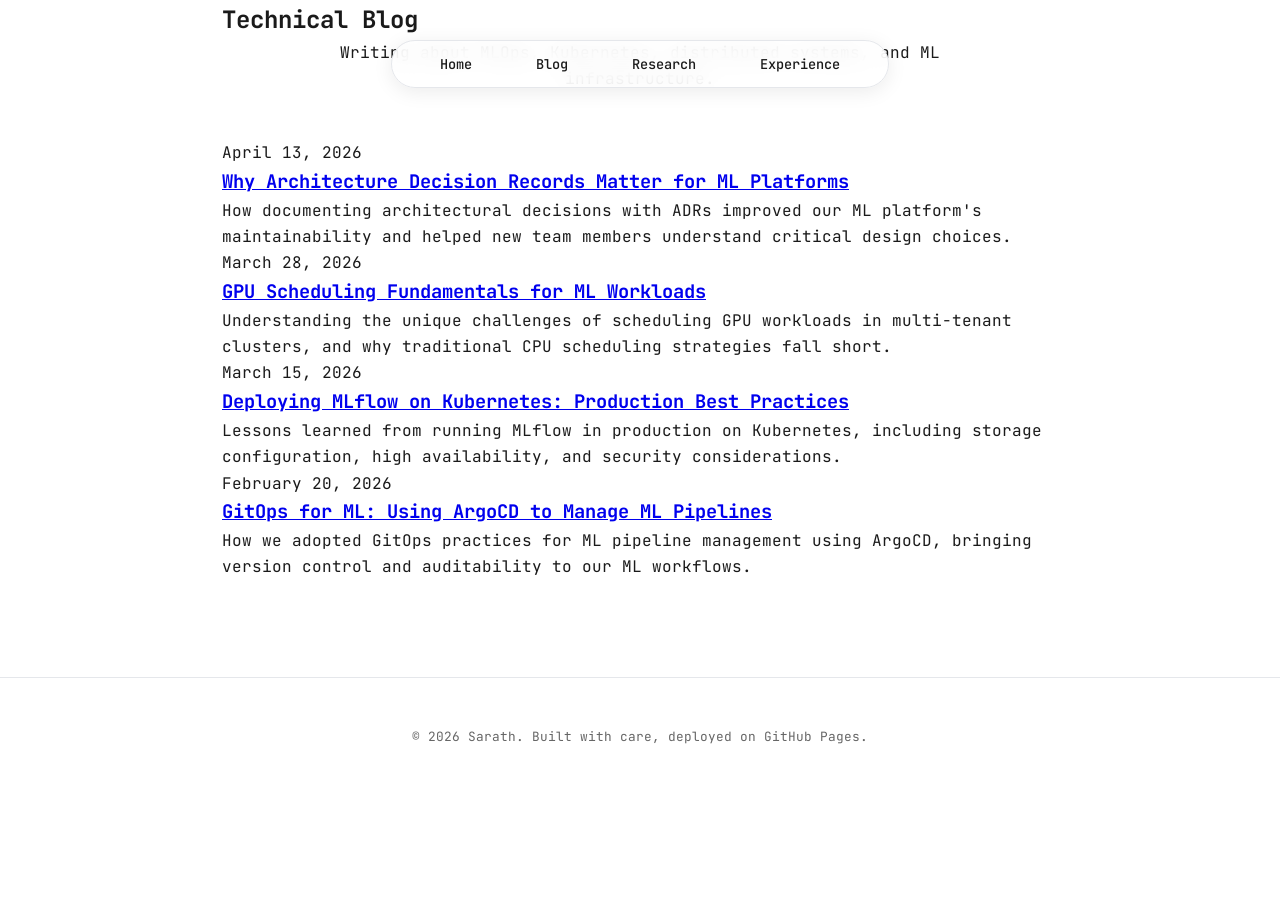
==== blog/index.html @ ea54d972 "Initial commit: Personal website with blog, research, and work sections" ====
<!DOCTYPE html>
<html lang="en">
<head>
    <meta charset="UTF-8">
    <meta name="viewport" content="width=device-width, initial-scale=1.0">
    <title>Blog - Sarath</title>
    <link rel="stylesheet" href="../assets/css/style.css">
</head>
<body>
    <nav class="pill-nav">
        <ul>
            <li><a href="../index.html#home">Home</a></li>
            <li><a href="index.html">Blog</a></li>
            <li><a href="../research/publications.html">Research</a></li>
            <li><a href="../work/experience.html">Experience</a></li>
        </ul>
    </nav>

    <section class="section">
        <div class="container">
            <h2>Technical Blog</h2>
            <p style="text-align: center; color: var(--text-light); max-width: 700px; margin: 0 auto 3rem;">
                Writing about MLOps, Kubernetes, distributed systems, and ML infrastructure.
            </p>

            <div class="posts-list">
                <!-- Example blog posts - replace with your actual posts -->
                <article class="post-preview">
                    <div class="post-meta">April 13, 2026</div>
                    <h3><a href="posts/ml-platform-adrs.html">Why Architecture Decision Records Matter for ML Platforms</a></h3>
                    <p>
                        How documenting architectural decisions with ADRs improved our ML platform's 
                        maintainability and helped new team members understand critical design choices.
                    </p>
                </article>

                <article class="post-preview">
                    <div class="post-meta">March 28, 2026</div>
                    <h3><a href="posts/gpu-scheduling-basics.html">GPU Scheduling Fundamentals for ML Workloads</a></h3>
                    <p>
                        Understanding the unique challenges of scheduling GPU workloads in multi-tenant 
                        clusters, and why traditional CPU scheduling strategies fall short.
                    </p>
                </article>

                <article class="post-preview">
                    <div class="post-meta">March 15, 2026</div>
                    <h3><a href="posts/kubernetes-mlflow.html">Deploying MLflow on Kubernetes: Production Best Practices</a></h3>
                    <p>
                        Lessons learned from running MLflow in production on Kubernetes, including 
                        storage configuration, high availability, and security considerations.
                    </p>
                </article>

                <article class="post-preview">
                    <div class="post-meta">February 20, 2026</div>
                    <h3><a href="posts/argocd-ml-pipelines.html">GitOps for ML: Using ArgoCD to Manage ML Pipelines</a></h3>
                    <p>
                        How we adopted GitOps practices for ML pipeline management using ArgoCD, 
                        bringing version control and auditability to our ML workflows.
                    </p>
                </article>
            </div>
        </div>
    </section>

    <footer class="footer">
        <div class="container">
            <p>&copy; 2026 Sarath. Built with care, deployed on GitHub Pages.</p>
        </div>
    </footer>
</body>
</html>
---- assets/css/style.css ----
/* Clean Minimalist Mono Design */
@import url('https://fonts.googleapis.com/css2?family=JetBrains+Mono:wght@300;400;500;600;700;800&display=swap');

:root {
    --bg: #ffffff;
    --text: #1a1a1a;
    --text-muted: #666666;
    --accent: #2563eb;
    --glass: rgba(255, 255, 255, 0.85);
    --border: #e5e7eb;
    --card-bg: #ffffff;
}

/* Auto Dark Mode */
@media (prefers-color-scheme: dark) {
    :root {
        --bg: #0a0a0a;
        --text: #eeeeee;
        --text-muted: #a0a0a0;
        --accent: #60a5fa;
        --glass: rgba(10, 10, 10, 0.85);
        --border: #2a2a2a;
        --card-bg: #141414;
    }
}

* {
    margin: 0;
    padding: 0;
    box-sizing: border-box;
}

html {
    scroll-behavior: smooth;
}

body {
    background-color: var(--bg);
    color: var(--text);
    font-family: 'JetBrains Mono', monospace;
    line-height: 1.65;
    transition: background 0.3s ease;
}

.container {
    max-width: 900px;
    margin: 0 auto;
    padding: 0 2rem;
}

/* Status Bar */
.status-bar {
    font-size: 0.7rem;
    padding: 10px;
    text-align: center;
    border-bottom: 1px solid var(--border);
    background: var(--bg);
    letter-spacing: 0.05em;
    font-weight: 400;
}

.status-dot {
    height: 6px;
    width: 6px;
    background-color: #10b981;
    border-radius: 50%;
    display: inline-block;
    margin-right: 8px;
    box-shadow: 0 0 10px #10b981;
    animation: pulse 2s infinite;
}

@keyframes pulse {
    0%, 100% { opacity: 1; }
    50% { opacity: 0.5; }
}

/* Pill Navigation */
.pill-nav {
    position: fixed;
    top: 2.5rem;
    left: 50%;
    transform: translateX(-50%);
    z-index: 1000;
    background: var(--glass);
    backdrop-filter: blur(12px);
    -webkit-backdrop-filter: blur(12px);
    border: 1px solid var(--border);
    padding: 0.6rem 2rem;
    border-radius: 50px;
    box-shadow: 0 4px 20px rgba(0, 0, 0, 0.08);
}

.pill-nav ul {
    display: flex;
    list-style: none;
    gap: 2rem;
    margin: 0;
    padding: 0;
    align-items: center;
}

.pill-nav a {
    text-decoration: none;
    color: var(--text);
    font-size: 0.85rem;
    font-weight: 500;
    transition: all 0.2s ease;
    padding: 0.5rem 1rem;
    border-radius: 20px;
}

.pill-nav a:hover {
    color: var(--accent);
    background: rgba(37, 99, 235, 0.08);
}

/* Hero Section */
.hero {
    padding: 12rem 0 6rem;
}

.hero-layout {
    display: flex;
    align-items: flex-start;
    gap: 3rem;
}

.hero-content {
    flex: 1;
}

.mono-tag {
    color: var(--text-muted);
    font-weight: 500;
    font-size: 0.95rem;
    margin-bottom: 1.5rem;
    display: block;
}

.hero h1 {
    font-size: 2.5rem;
    margin-bottom: 0.5rem;
    font-weight: 700;
    letter-spacing: -1px;
    line-height: 1.1;
}

.bio {
    font-size: 1rem;
    line-height: 1.7;
    color: var(--text-muted);
    margin-bottom: 2rem;
}

.hero-actions {
    display: flex;
    gap: 1rem;
    flex-wrap: wrap;
}

.link-btn {
    display: inline-block;
    padding: 0.7rem 1.5rem;
    text-decoration: none;
    color: var(--text);
    border: 1px solid var(--border);
    border-radius: 8px;
    font-size: 0.85rem;
    font-weight: 500;
    transition: all 0.2s ease;
}

.link-btn:hover {
    border-color: var(--accent);
    color: var(--accent);
    transform: translateY(-2px);
}

/* Profile Picture */
.profile-container {
    flex: 0 0 200px;
}

.profile-frame {
    width: 200px;
    height: 200px;
    border-radius: 12px;
    overflow: hidden;
    border: 1px solid var(--border);
    transition: transform 0.4s ease;
}

.profile-frame:hover {
    transform: scale(1.02);
}

.profile-img {
    width: 100%;
    height: 100%;
    object-fit: cover;
}

/* Grid Sections */
.grid-section {
    margin: 6rem 0;
}

.section-title {
    font-size: 0.85rem;
    margin-bottom: 2rem;
    color: var(--text-muted);
    letter-spacing: 0.1em;
    font-weight: 600;
}

.grid {
    display: grid;
    grid-template-columns: repeat(2, 1fr);
    gap: 1.5rem;
}

.card {
    background: var(--card-bg);
    padding: 1.75rem;
    border: 1px solid var(--border);
    border-radius: 16px;
    transition: all 0.3s ease;
}

.card:hover {
    border-color: var(--accent);
    transform: translateY(-4px);
    box-shadow: 0 8px 24px rgba(0, 0, 0, 0.08);
}

.card-header {
    display: flex;
    justify-content: space-between;
    align-items: center;
    margin-bottom: 1rem;
}

.tag {
    font-size: 0.7rem;
    color: var(--accent);
    border: 1px solid var(--accent);
    padding: 3px 8px;
    border-radius: 6px;
    font-weight: 600;
    letter-spacing: 0.05em;
}

.date {
    font-size: 0.75rem;
    color: var(--text-muted);
}

.card h4 {
    margin-bottom: 0.75rem;
    font-size: 1.1rem;
    font-weight: 600;
}

.card p {
    font-size: 0.9rem;
    color: var(--text-muted);
    line-height: 1.6;
}

.wide-card {
    grid-column: 1 / -1;
}

.text-link {
    color: var(--accent);
    text-decoration: none;
    font-size: 0.9rem;
    font-weight: 500;
    display: inline-block;
    margin-top: 0.5rem;
}

.text-link:hover {
    text-decoration: underline;
}

/* Footer */
.footer {
    padding: 3rem 0;
    border-top: 1px solid var(--border);
    margin-top: 6rem;
    text-align: center;
}

.footer p {
    font-size: 0.8rem;
    color: var(--text-muted);
}

/* Animations */
@keyframes fadeInUp {
    from {
        opacity: 0;
        transform: translateY(20px);
    }
    to {
        opacity: 1;
        transform: translateY(0);
    }
}

.fade-in {
    animation: fadeInUp 0.8s ease forwards;
}

/* Responsive */
@media (max-width: 768px) {
    .hero {
        padding: 10rem 0 4rem;
    }
    
    .hero-layout {
        flex-direction: column;
        gap: 2rem;
    }
    
    .hero h1 {
        font-size: 2rem;
    }
    
    .bio {
        max-width: 100%;
    }
    
    .hero-actions {
        justify-content: flex-start;
    }
    
    .profile-container {
        width: 100%;
        flex: none;
    }
    
    .profile-frame {
        width: 160px;
        height: 160px;
    }
    
    .grid {
        grid-template-columns: 1fr;
    }
    
    .pill-nav {
        width: 90%;
        padding: 0.5rem 1rem;
    }
    
    .pill-nav ul {
        gap: 0.8rem;
        justify-content: space-around;
    }
    
    .pill-nav a {
        font-size: 0.75rem;
        padding: 0.4rem 0.6rem;
    }
    
    .status-bar {
        font-size: 0.65rem;
    }
}
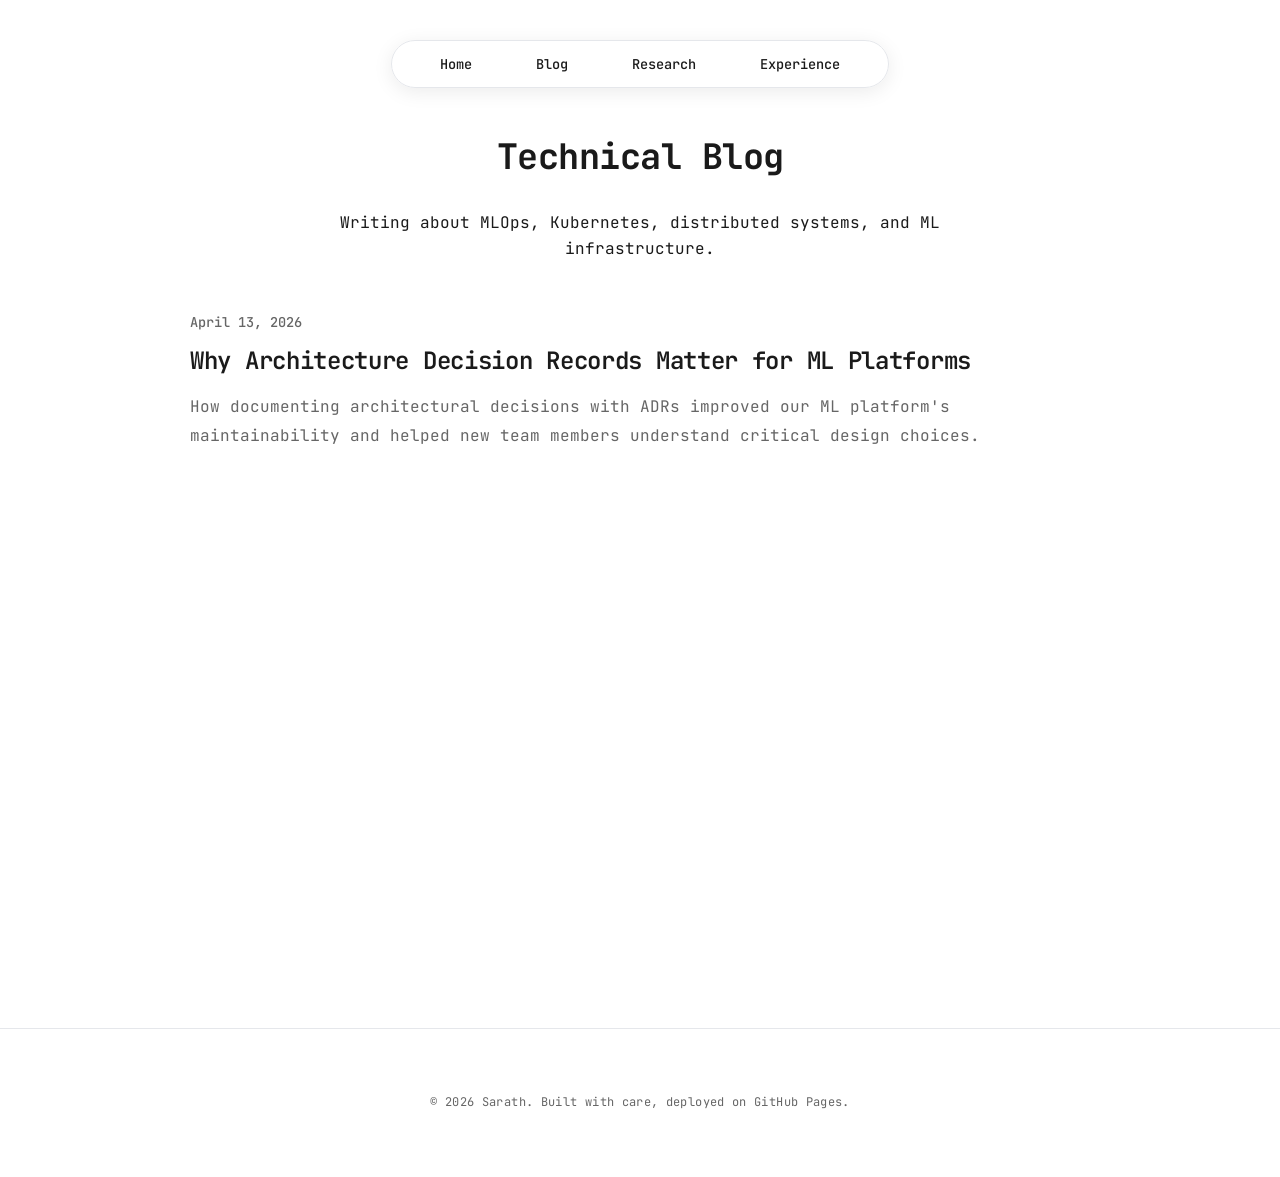
==== commit 285e1c62: "Add markdown-based blog pipeline - GH Actions builds blog/posts/*.md → HTML on every push to main - " ====
--- a/blog/index.html
+++ b/blog/index.html
@@ -24,40 +24,11 @@
             </p>
 
             <div class="posts-list">
-                <!-- Example blog posts - replace with your actual posts -->
                 <article class="post-preview">
                     <div class="post-meta">April 13, 2026</div>
                     <h3><a href="posts/ml-platform-adrs.html">Why Architecture Decision Records Matter for ML Platforms</a></h3>
                     <p>
-                        How documenting architectural decisions with ADRs improved our ML platform's 
-                        maintainability and helped new team members understand critical design choices.
-                    </p>
-                </article>
-
-                <article class="post-preview">
-                    <div class="post-meta">March 28, 2026</div>
-                    <h3><a href="posts/gpu-scheduling-basics.html">GPU Scheduling Fundamentals for ML Workloads</a></h3>
-                    <p>
-                        Understanding the unique challenges of scheduling GPU workloads in multi-tenant 
-                        clusters, and why traditional CPU scheduling strategies fall short.
-                    </p>
-                </article>
-
-                <article class="post-preview">
-                    <div class="post-meta">March 15, 2026</div>
-                    <h3><a href="posts/kubernetes-mlflow.html">Deploying MLflow on Kubernetes: Production Best Practices</a></h3>
-                    <p>
-                        Lessons learned from running MLflow in production on Kubernetes, including 
-                        storage configuration, high availability, and security considerations.
-                    </p>
-                </article>
-
-                <article class="post-preview">
-                    <div class="post-meta">February 20, 2026</div>
-                    <h3><a href="posts/argocd-ml-pipelines.html">GitOps for ML: Using ArgoCD to Manage ML Pipelines</a></h3>
-                    <p>
-                        How we adopted GitOps practices for ML pipeline management using ArgoCD, 
-                        bringing version control and auditability to our ML workflows.
+                        How documenting architectural decisions with ADRs improved our ML platform's maintainability and helped new team members understand critical design choices.
                     </p>
                 </article>
             </div>
--- a/assets/css/style.css
+++ b/assets/css/style.css
@@ -43,20 +43,27 @@
 }
 
 .container {
-    max-width: 900px;
+    max-width: 1200px;
     margin: 0 auto;
-    padding: 0 2rem;
+    padding: 0 3rem;
+}
+
+@media (min-width: 1400px) {
+    .container {
+        max-width: 1300px;
+    }
 }
 
 /* Status Bar */
 .status-bar {
     font-size: 0.7rem;
-    padding: 10px;
+    padding: 12px;
     text-align: center;
     border-bottom: 1px solid var(--border);
     background: var(--bg);
     letter-spacing: 0.05em;
-    font-weight: 400;
+    font-weight: 500;
+    color: var(--text-muted);
 }
 
 .status-dot {
@@ -117,17 +124,20 @@
 
 /* Hero Section */
 .hero {
-    padding: 12rem 0 6rem;
+    padding: 10rem 0 3rem;
 }
 
 .hero-layout {
     display: flex;
     align-items: flex-start;
-    gap: 3rem;
+    gap: 4rem;
+    max-width: 1000px;
+    margin: 0 auto;
 }
 
 .hero-content {
     flex: 1;
+    max-width: 650px;
 }
 
 .mono-tag {
@@ -139,16 +149,16 @@
 }
 
 .hero h1 {
-    font-size: 2.5rem;
+    font-size: 3rem;
     margin-bottom: 0.5rem;
     font-weight: 700;
-    letter-spacing: -1px;
+    letter-spacing: -1.5px;
     line-height: 1.1;
 }
 
 .bio {
-    font-size: 1rem;
-    line-height: 1.7;
+    font-size: 1.05rem;
+    line-height: 1.8;
     color: var(--text-muted);
     margin-bottom: 2rem;
 }
@@ -174,25 +184,21 @@
 .link-btn:hover {
     border-color: var(--accent);
     color: var(--accent);
-    transform: translateY(-2px);
+    background: rgba(37, 99, 235, 0.04);
 }
 
 /* Profile Picture */
 .profile-container {
-    flex: 0 0 200px;
+    flex: 0 0 220px;
 }
 
 .profile-frame {
-    width: 200px;
-    height: 200px;
-    border-radius: 12px;
+    width: 220px;
+    height: 220px;
+    border-radius: 16px;
     overflow: hidden;
     border: 1px solid var(--border);
-    transition: transform 0.4s ease;
-}
-
-.profile-frame:hover {
-    transform: scale(1.02);
+    box-shadow: 0 2px 8px rgba(0, 0, 0, 0.06);
 }
 
 .profile-img {
@@ -201,17 +207,33 @@
     object-fit: cover;
 }
 
+/* Current Focus Section */
+.current-focus {
+    margin: 2rem auto 4rem;
+    max-width: 900px;
+    padding: 2.5rem 0;
+    border-top: 1px solid var(--border);
+}
+
+.focus-text {
+    font-size: 1.05rem;
+    line-height: 1.9;
+    color: var(--text);
+    font-weight: 400;
+}
+
 /* Grid Sections */
 .grid-section {
     margin: 6rem 0;
 }
 
 .section-title {
-    font-size: 0.85rem;
+    font-size: 0.75rem;
     margin-bottom: 2rem;
     color: var(--text-muted);
-    letter-spacing: 0.1em;
+    letter-spacing: 0.15em;
     font-weight: 600;
+    text-transform: uppercase;
 }
 
 .grid {
@@ -225,13 +247,11 @@
     padding: 1.75rem;
     border: 1px solid var(--border);
     border-radius: 16px;
-    transition: all 0.3s ease;
+    transition: border-color 0.2s ease;
 }
 
 .card:hover {
     border-color: var(--accent);
-    transform: translateY(-4px);
-    box-shadow: 0 8px 24px rgba(0, 0, 0, 0.08);
 }
 
 .card-header {
@@ -285,17 +305,81 @@
     text-decoration: underline;
 }
 
+/* Section with proper spacing for fixed nav */
+.section {
+    padding-top: 8rem;
+    min-height: 100vh;
+}
+
+.section h2 {
+    text-align: center;
+    font-size: 2.2rem;
+    margin-bottom: 1.5rem;
+    font-weight: 700;
+    letter-spacing: -0.5px;
+}
+
+/* Blog Posts */
+.posts-list {
+    max-width: 900px;
+    margin: 0 auto;
+}
+
+.post-preview {
+    margin-bottom: 3rem;
+    padding-bottom: 2rem;
+    border-bottom: 1px solid var(--border);
+}
+
+.post-preview:last-child {
+    border-bottom: none;
+}
+
+.post-meta {
+    font-size: 0.85rem;
+    color: var(--text-muted);
+    margin-bottom: 0.5rem;
+    font-weight: 500;
+}
+
+.post-preview h3 {
+    font-size: 1.5rem;
+    margin-bottom: 0.75rem;
+    font-weight: 600;
+    letter-spacing: -0.3px;
+}
+
+.post-preview h3 a {
+    color: var(--text);
+    text-decoration: none;
+    transition: color 0.2s ease;
+    border-bottom: 2px solid transparent;
+}
+
+.post-preview h3 a:hover {
+    color: var(--accent);
+    border-bottom: 2px solid var(--accent);
+}
+
+.post-preview p {
+    color: var(--text-muted);
+    line-height: 1.8;
+    font-size: 1rem;
+}
+
 /* Footer */
 .footer {
-    padding: 3rem 0;
+    padding: 4rem 0;
     border-top: 1px solid var(--border);
-    margin-top: 6rem;
+    margin-top: 8rem;
     text-align: center;
 }
 
 .footer p {
-    font-size: 0.8rem;
-    color: var(--text-muted);
+    font-size: 0.75rem;
+    color: var(--text-muted);
+    font-weight: 400;
+    letter-spacing: 0.03em;
 }
 
 /* Animations */
@@ -316,35 +400,44 @@
 
 /* Responsive */
 @media (max-width: 768px) {
+    .container {
+        padding: 0 1.5rem;
+    }
+
     .hero {
         padding: 10rem 0 4rem;
     }
-    
+
     .hero-layout {
         flex-direction: column;
         gap: 2rem;
     }
-    
+
     .hero h1 {
-        font-size: 2rem;
-    }
-    
+        font-size: 2.2rem;
+    }
+
     .bio {
         max-width: 100%;
-    }
-    
+        font-size: 1rem;
+    }
+
     .hero-actions {
         justify-content: flex-start;
     }
-    
+
     .profile-container {
         width: 100%;
         flex: none;
     }
-    
+
     .profile-frame {
-        width: 160px;
-        height: 160px;
+        width: 180px;
+        height: 180px;
+    }
+
+    .section h2 {
+        font-size: 1.8rem;
     }
     
     .grid {
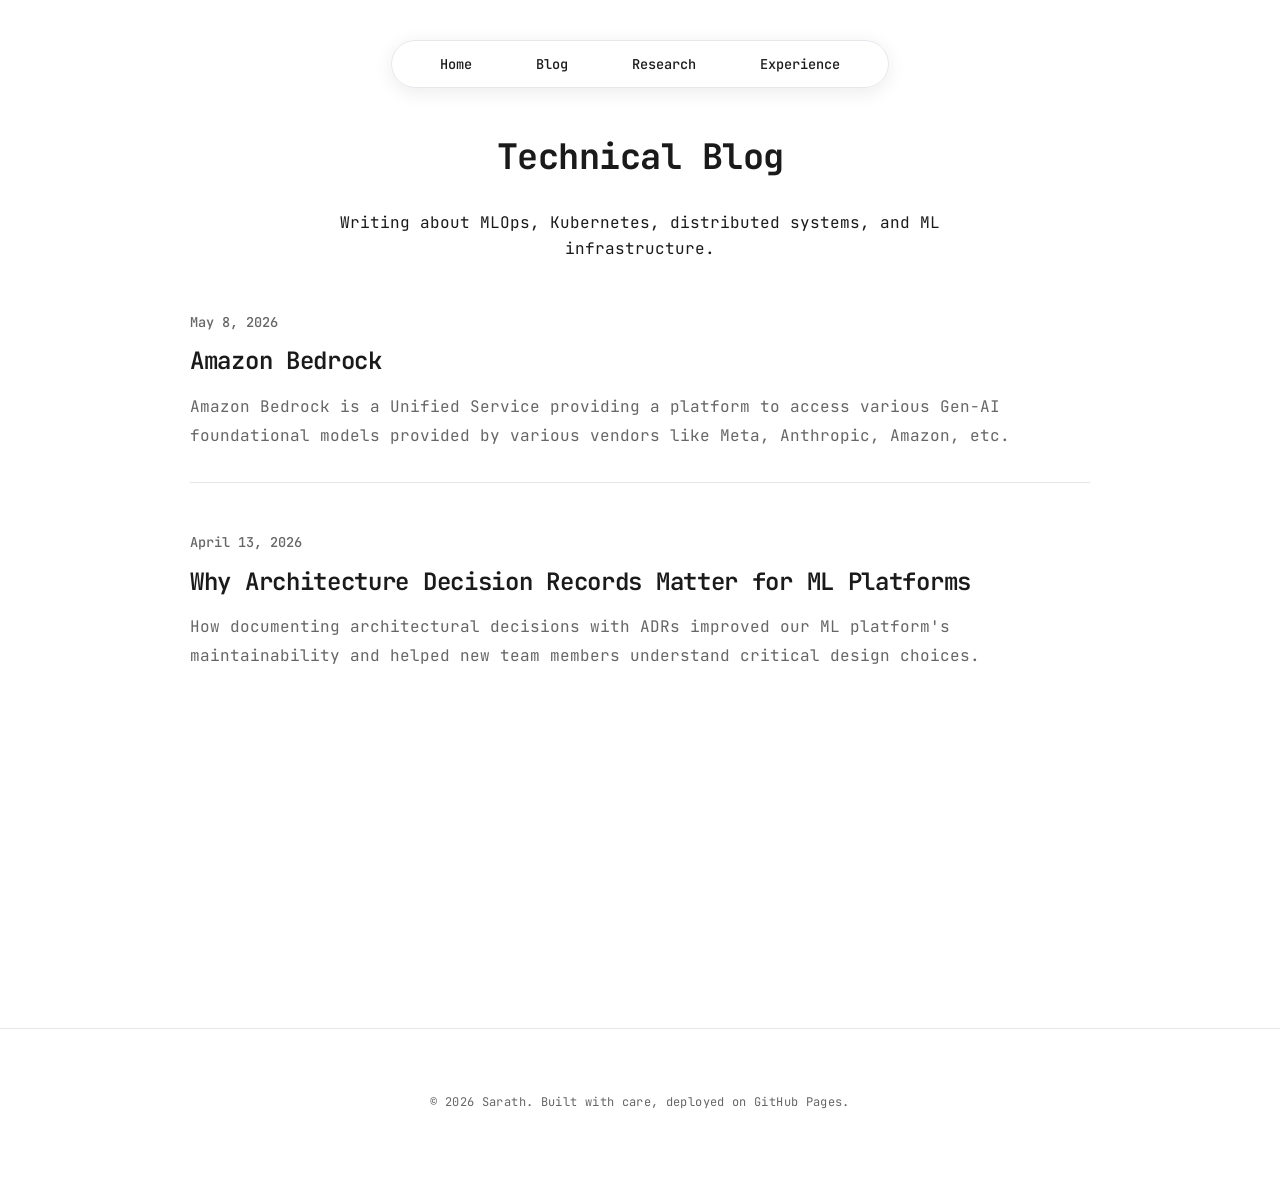
==== commit a1e8a1c1: "Fix build script: handle posts without frontmatter, infer title/date/description" ====
--- a/blog/index.html
+++ b/blog/index.html
@@ -25,6 +25,14 @@
 
             <div class="posts-list">
                 <article class="post-preview">
+                    <div class="post-meta">May 8, 2026</div>
+                    <h3><a href="posts/inference-profiles.html">Amazon Bedrock</a></h3>
+                    <p>
+                        Amazon Bedrock is a Unified Service providing a platform to access various Gen-AI foundational models provided by various vendors like Meta, Anthropic, Amazon, etc.
+                    </p>
+                </article>
+
+                <article class="post-preview">
                     <div class="post-meta">April 13, 2026</div>
                     <h3><a href="posts/ml-platform-adrs.html">Why Architecture Decision Records Matter for ML Platforms</a></h3>
                     <p>
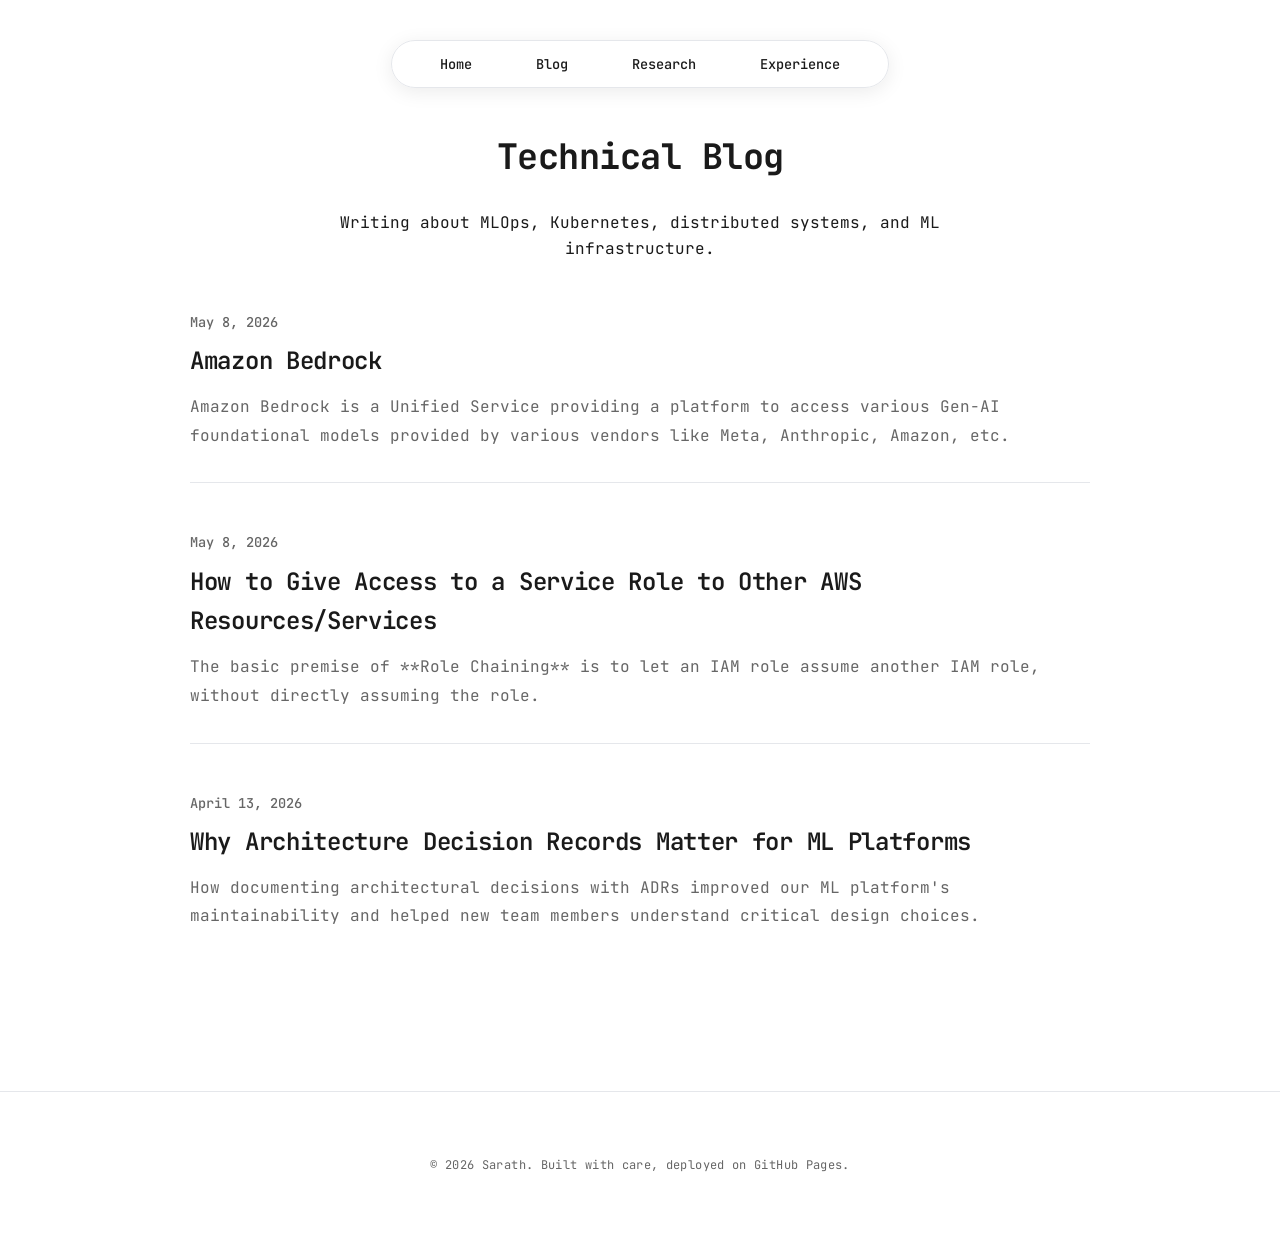
==== commit 1c08815f: "chore: build blog [skip ci]" ====
--- a/blog/index.html
+++ b/blog/index.html
@@ -33,6 +33,14 @@
                 </article>
 
                 <article class="post-preview">
+                    <div class="post-meta">May 8, 2026</div>
+                    <h3><a href="posts/role-chaining.html">How to Give Access to a Service Role to Other AWS Resources/Services</a></h3>
+                    <p>
+                        The basic premise of **Role Chaining** is to let an IAM role assume another IAM role, without directly assuming the role.
+                    </p>
+                </article>
+
+                <article class="post-preview">
                     <div class="post-meta">April 13, 2026</div>
                     <h3><a href="posts/ml-platform-adrs.html">Why Architecture Decision Records Matter for ML Platforms</a></h3>
                     <p>
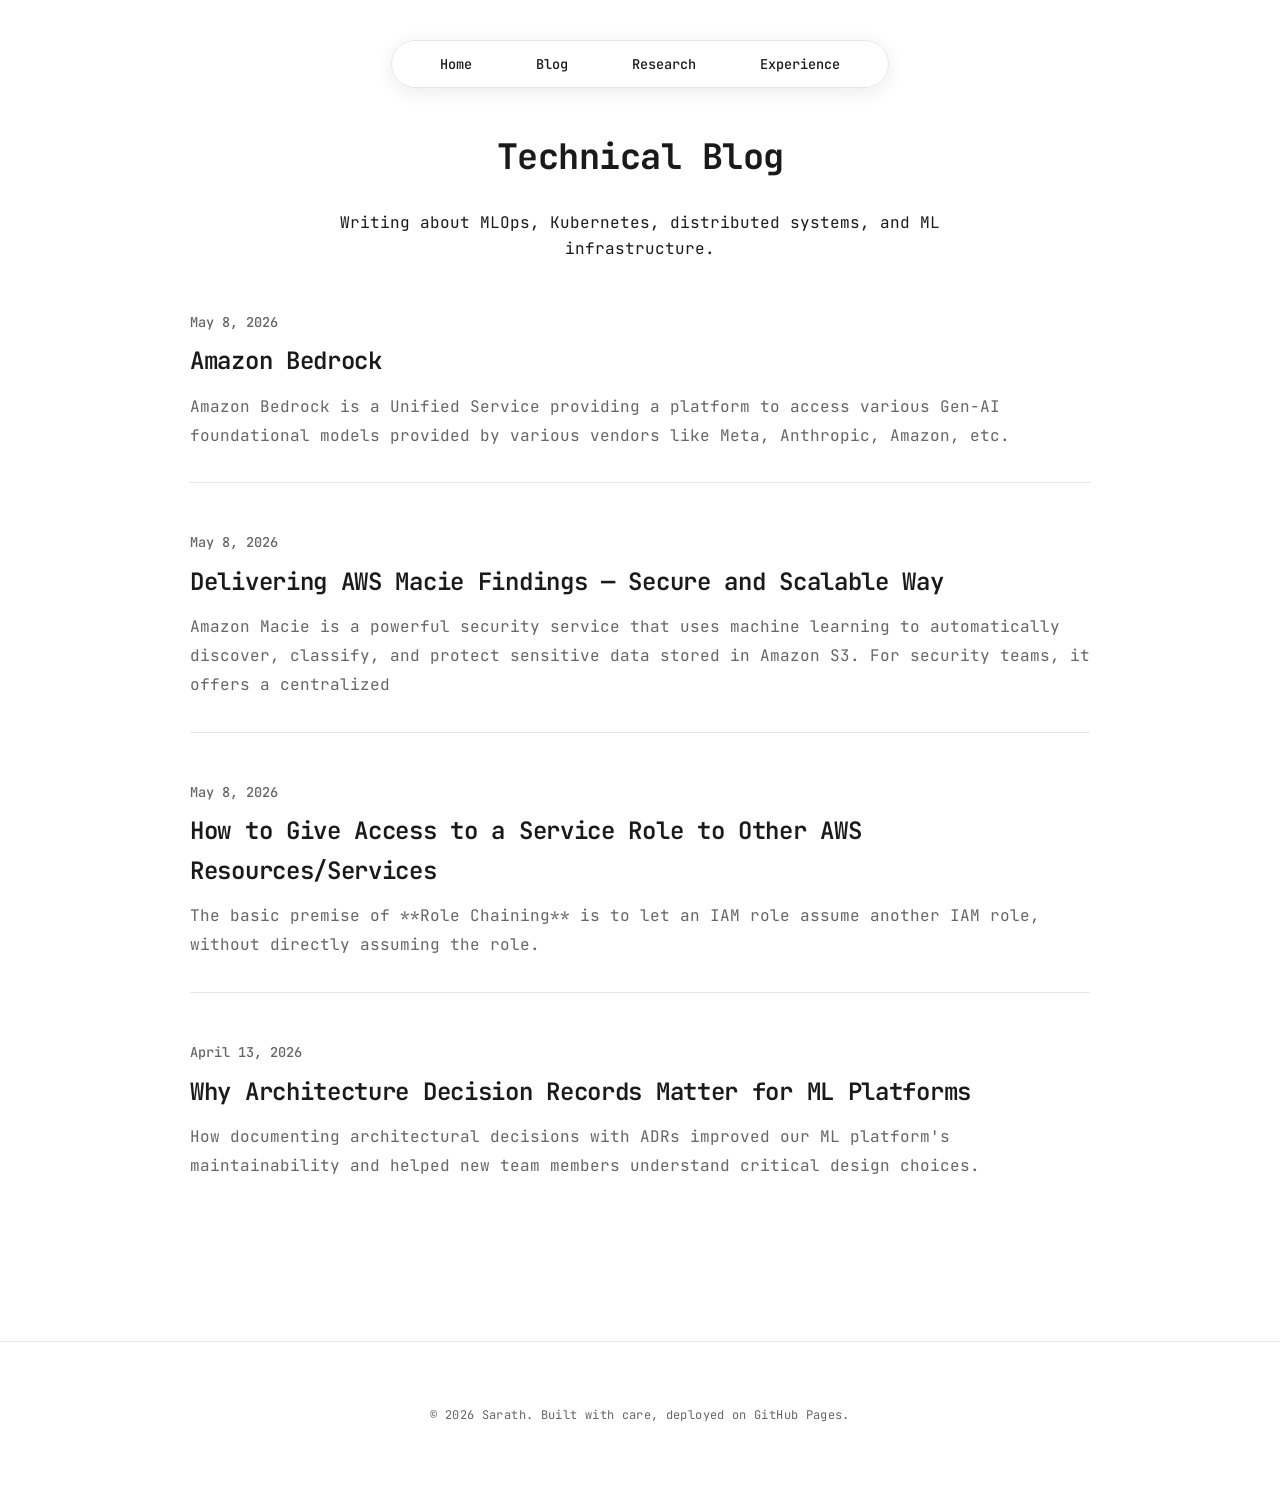
==== commit 4889df48: "chore: build blog [skip ci]" ====
--- a/blog/index.html
+++ b/blog/index.html
@@ -34,6 +34,14 @@
 
                 <article class="post-preview">
                     <div class="post-meta">May 8, 2026</div>
+                    <h3><a href="posts/macie-reports.html">Delivering AWS Macie Findings — Secure and Scalable Way</a></h3>
+                    <p>
+                        Amazon Macie is a powerful security service that uses machine learning to automatically discover, classify, and protect sensitive data stored in Amazon S3. For security teams, it offers a centralized 
+                    </p>
+                </article>
+
+                <article class="post-preview">
+                    <div class="post-meta">May 8, 2026</div>
                     <h3><a href="posts/role-chaining.html">How to Give Access to a Service Role to Other AWS Resources/Services</a></h3>
                     <p>
                         The basic premise of **Role Chaining** is to let an IAM role assume another IAM role, without directly assuming the role.
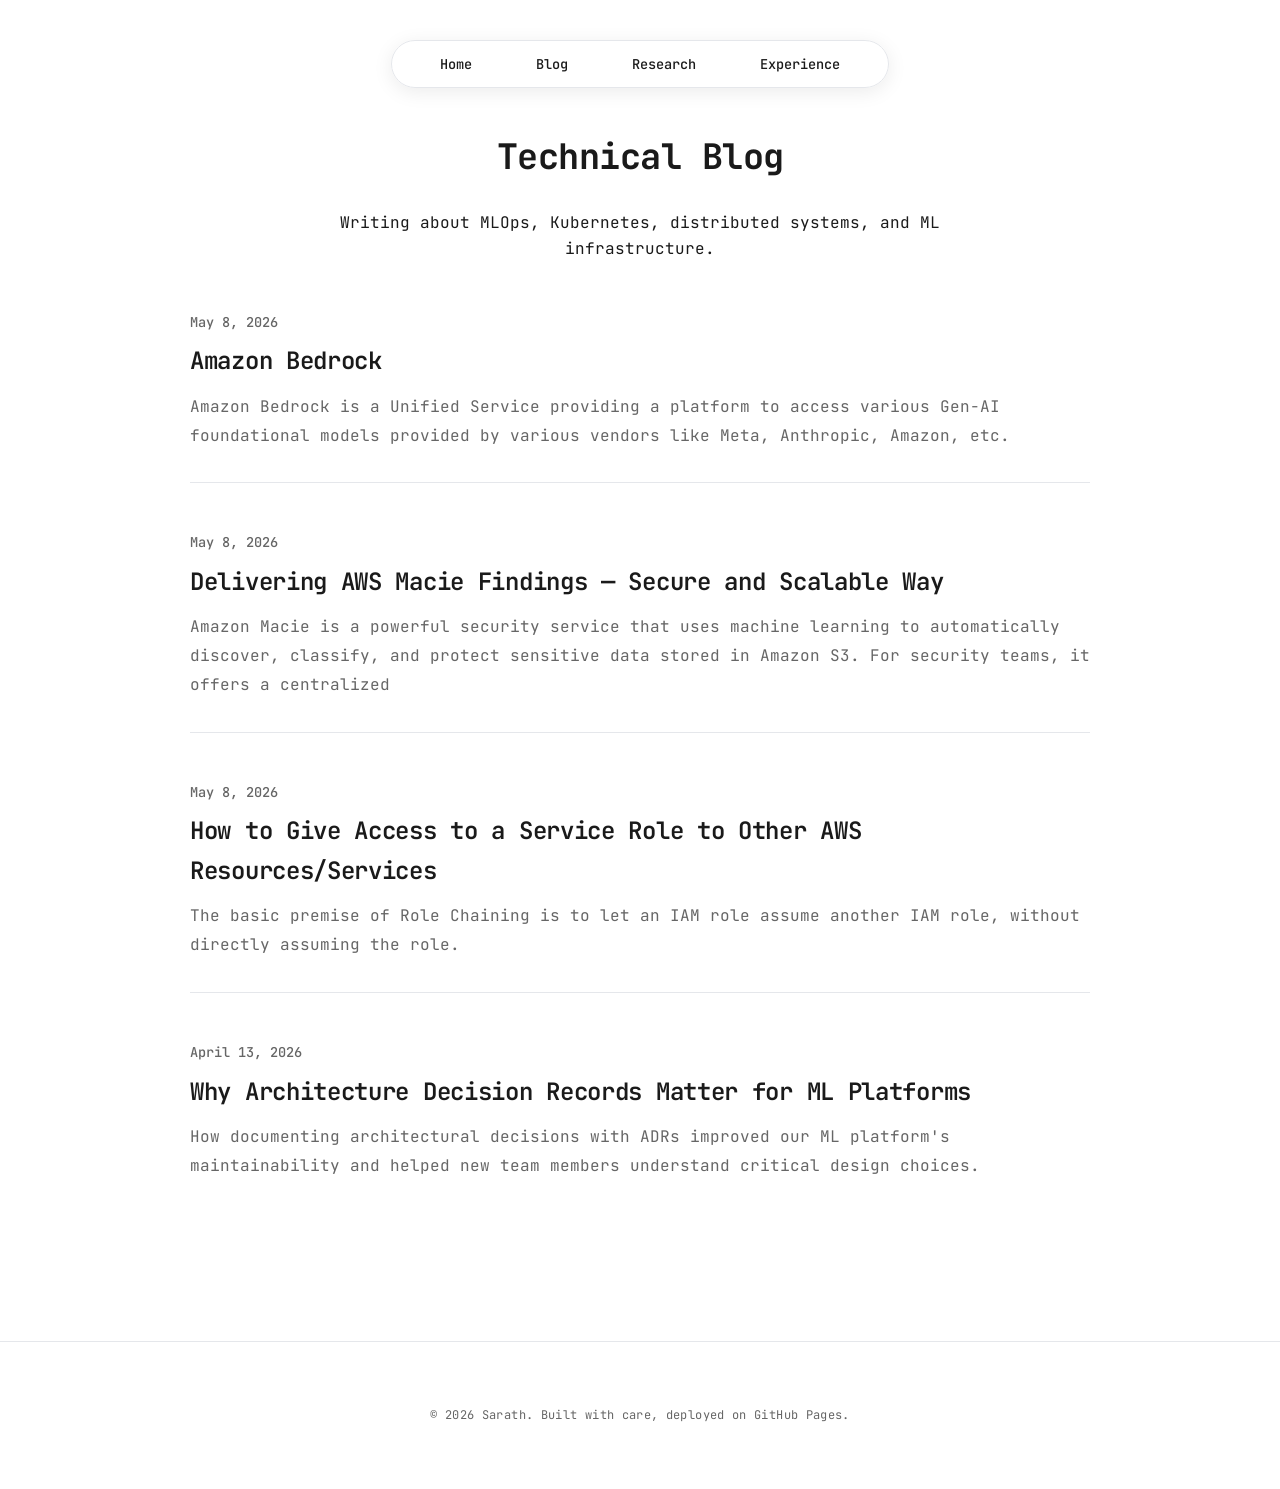
==== commit fe3b139a: "Strip markdown from descriptions in blog index, fix asterisks showing as raw text" ====
--- a/blog/index.html
+++ b/blog/index.html
@@ -44,7 +44,7 @@
                     <div class="post-meta">May 8, 2026</div>
                     <h3><a href="posts/role-chaining.html">How to Give Access to a Service Role to Other AWS Resources/Services</a></h3>
                     <p>
-                        The basic premise of **Role Chaining** is to let an IAM role assume another IAM role, without directly assuming the role.
+                        The basic premise of Role Chaining is to let an IAM role assume another IAM role, without directly assuming the role.
                     </p>
                 </article>
 
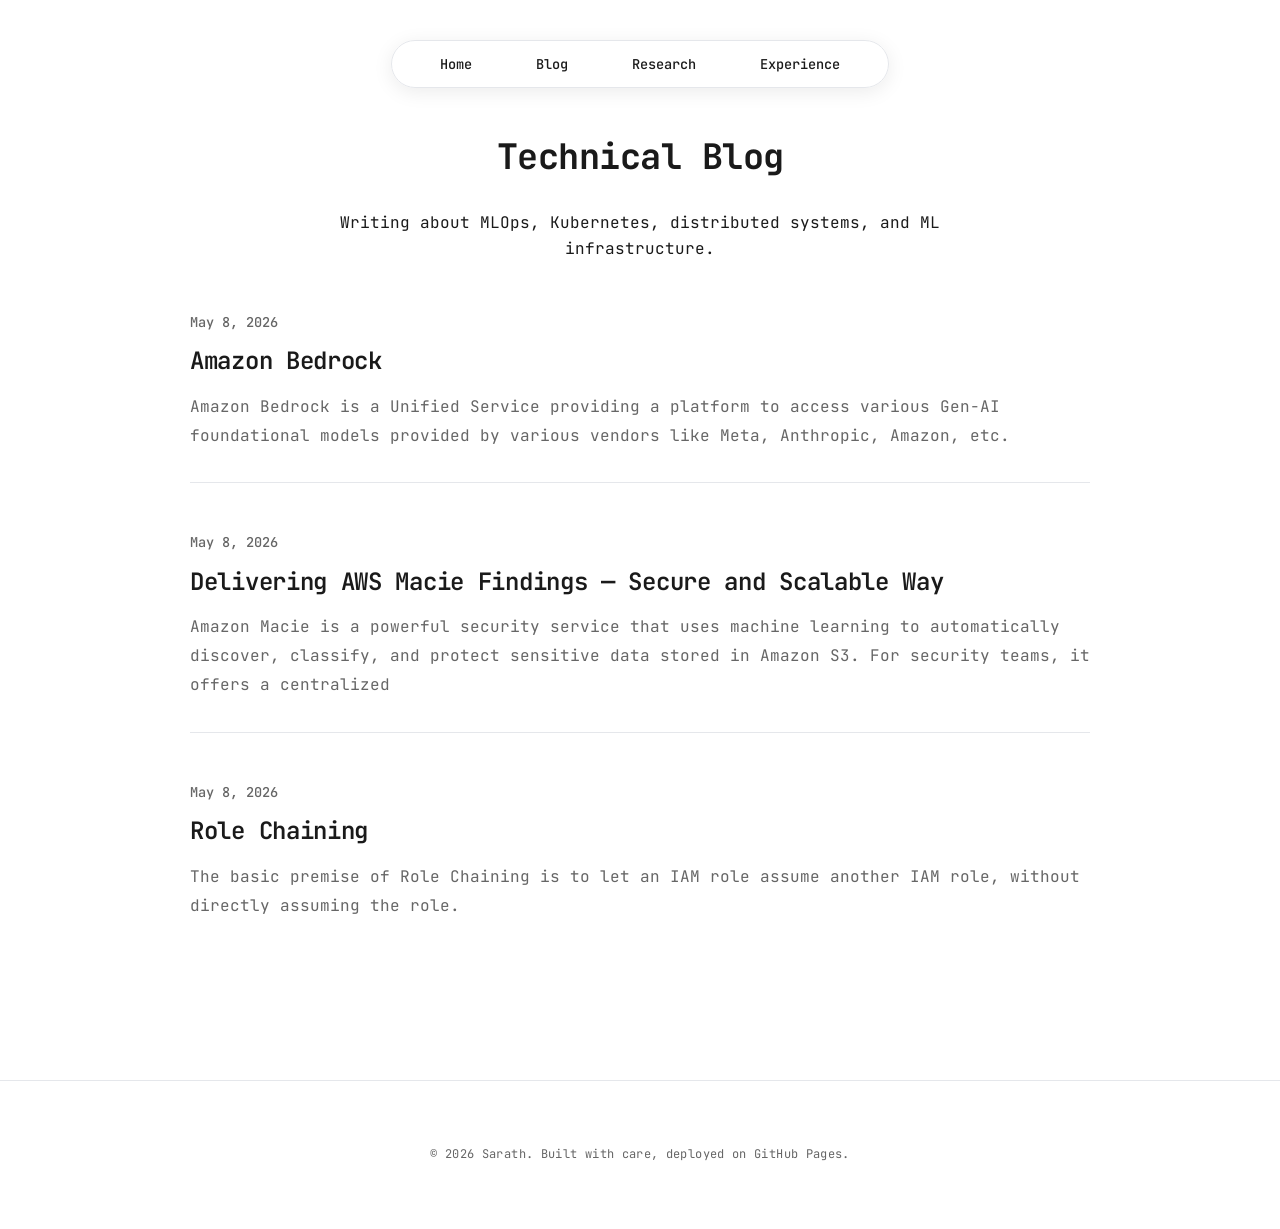
==== commit a3dd36dc: "chore: sync generated blog files [skip ci]" ====
--- a/blog/index.html
+++ b/blog/index.html
@@ -42,17 +42,9 @@
 
                 <article class="post-preview">
                     <div class="post-meta">May 8, 2026</div>
-                    <h3><a href="posts/role-chaining.html">How to Give Access to a Service Role to Other AWS Resources/Services</a></h3>
+                    <h3><a href="posts/role-chaining.html">Role Chaining</a></h3>
                     <p>
                         The basic premise of Role Chaining is to let an IAM role assume another IAM role, without directly assuming the role.
-                    </p>
-                </article>
-
-                <article class="post-preview">
-                    <div class="post-meta">April 13, 2026</div>
-                    <h3><a href="posts/ml-platform-adrs.html">Why Architecture Decision Records Matter for ML Platforms</a></h3>
-                    <p>
-                        How documenting architectural decisions with ADRs improved our ML platform's maintainability and helped new team members understand critical design choices.
                     </p>
                 </article>
             </div>
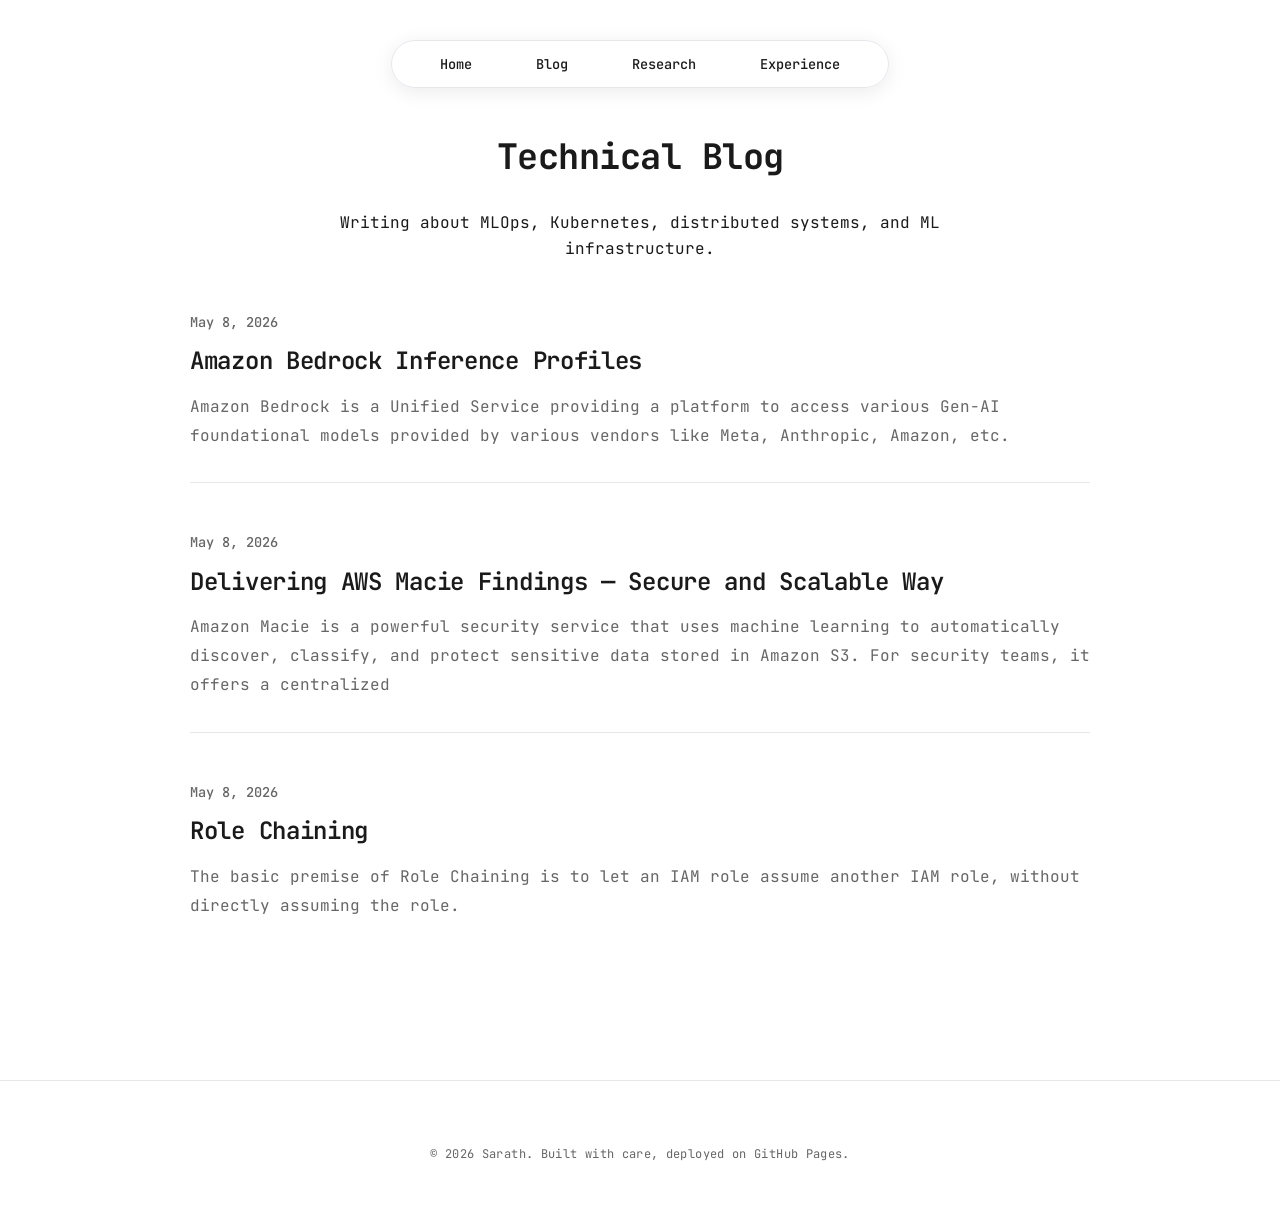
==== commit 7580d88e: "chore: sync generated blog files [skip ci]" ====
--- a/blog/index.html
+++ b/blog/index.html
@@ -26,7 +26,7 @@
             <div class="posts-list">
                 <article class="post-preview">
                     <div class="post-meta">May 8, 2026</div>
-                    <h3><a href="posts/inference-profiles.html">Amazon Bedrock</a></h3>
+                    <h3><a href="posts/inference-profiles.html">Amazon Bedrock Inference Profiles</a></h3>
                     <p>
                         Amazon Bedrock is a Unified Service providing a platform to access various Gen-AI foundational models provided by various vendors like Meta, Anthropic, Amazon, etc.
                     </p>
